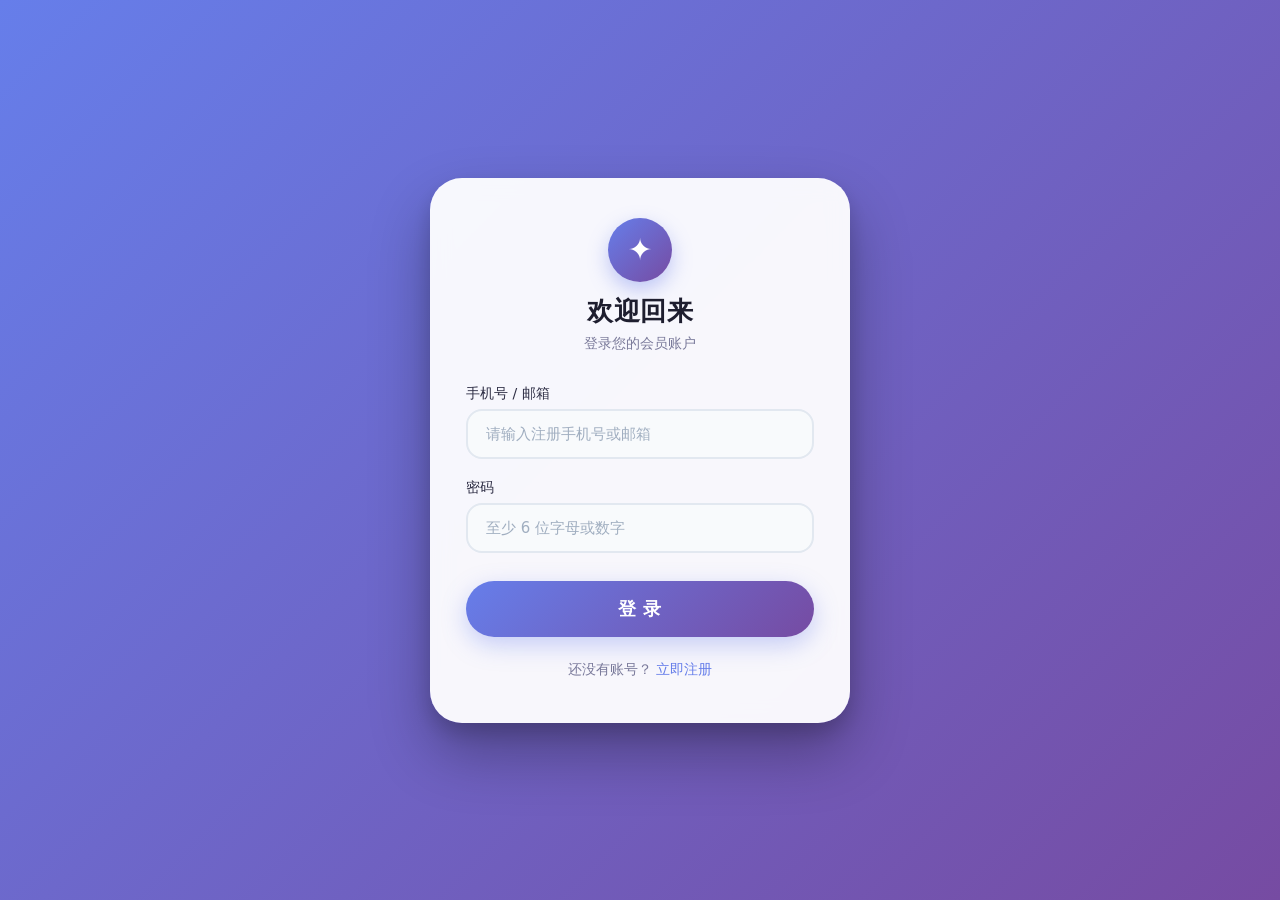
==== index.html @ 7dd874e2 "vip" ====
<!DOCTYPE html>
<html lang="zh-CN">

<head>
    <meta charset="UTF-8" />
    <meta name="viewport" content="width=device-width, initial-scale=1.0" />
    <title>登录 · 会员中心</title>
    <!-- 不用任何外部 CSS 库，纯手写优雅样式 -->
    <link rel="stylesheet" href="style.css">

</head>

<body>

    <div class="login-card">

        <!-- 头部 -->
        <div class="login-header">
            <div class="logo">✦</div>
            <h1>欢迎回来</h1>
            <p>登录您的会员账户</p>
        </div>

        <!-- 表单（注意 id 与 JS 对应） -->
        <form id="loginForm" autocomplete="off" novalidate>
            <div class="form-group">
                <label for="account">手机号 / 邮箱</label>
                <input type="text" id="account" placeholder="请输入注册手机号或邮箱" />
            </div>
            <div class="form-group">
                <label for="password">密码</label>
                <input type="password" id="password" placeholder="至少 6 位字母或数字" />
            </div>

            <!-- 提示消息容器（替代 alert） -->
            <div id="messageBox" class="message-box"></div>

            <button type="submit" class="btn-login" id="loginBtn">
                <span class="btn-text">登 录</span>
                <div class="spinner"></div>
            </button>
        </form>

        <div class="login-footer">
            还没有账号？ <a href="https://9ygh3.sxhfxcyy.com/#/user/register">立即注册</a>
        </div>
    </div>

    <script src="main.js" type="text/javascript">
    </script>

</body>

</html>
---- style.css ----
/* ---------- 全局重置 & 背景 ---------- */
* {
    margin: 0;
    padding: 0;
    box-sizing: border-box;
    font-family: 'Segoe UI', Roboto, system-ui, -apple-system, sans-serif;
}

body {
    min-height: 100vh;
    display: flex;
    justify-content: center;
    align-items: center;
    background: linear-gradient(135deg, #667eea 0%, #764ba2 100%);
    padding: 20px;
}

/* ---------- 登录卡片 ---------- */
.login-card {
    width: 100%;
    max-width: 420px;
    background: rgba(255, 255, 255, 0.95);
    backdrop-filter: blur(10px);
    border-radius: 32px;
    padding: 40px 36px 44px;
    box-shadow: 0 30px 60px rgba(0, 0, 0, 0.30), 0 10px 20px rgba(0, 0, 0, 0.15);
    transition: transform 0.25s ease;
}

.login-card:hover {
    transform: translateY(-4px);
}

/* ---------- 头部 logo & 标题 ---------- */
.login-header {
    text-align: center;
    margin-bottom: 32px;
}

.login-header .logo {
    display: inline-block;
    width: 64px;
    height: 64px;
    background: linear-gradient(135deg, #667eea, #764ba2);
    border-radius: 50%;
    line-height: 64px;
    font-size: 30px;
    font-weight: 700;
    color: #fff;
    margin-bottom: 12px;
    box-shadow: 0 8px 20px rgba(102, 126, 234, 0.4);
    user-select: none;
}

.login-header h1 {
    font-size: 26px;
    font-weight: 600;
    color: #1e1e2f;
    letter-spacing: 0.5px;
}

.login-header p {
    color: #7a7a9a;
    font-size: 14px;
    margin-top: 6px;
}

/* ---------- 表单元素 ---------- */
.form-group {
    margin-bottom: 20px;
}

.form-group label {
    display: block;
    font-weight: 500;
    font-size: 14px;
    color: #2d2d44;
    margin-bottom: 6px;
}

.form-group input {
    width: 100%;
    padding: 14px 18px;
    border: 2px solid #e2e8f0;
    border-radius: 16px;
    font-size: 15px;
    background: #f8fafc;
    transition: all 0.25s ease;
    outline: none;
    color: #1e1e2f;
}

.form-group input:focus {
    border-color: #667eea;
    background: #ffffff;
    box-shadow: 0 0 0 4px rgba(102, 126, 234, 0.15);
}

.form-group input::placeholder {
    color: #a0aec0;
    font-weight: 400;
}

/* ---------- 按钮 ---------- */
.btn-login {
    width: 100%;
    padding: 16px;
    border: none;
    border-radius: 40px;
    background: linear-gradient(135deg, #667eea 0%, #764ba2 100%);
    color: #fff;
    font-size: 18px;
    font-weight: 600;
    cursor: pointer;
    transition: all 0.25s ease;
    box-shadow: 0 8px 24px rgba(102, 126, 234, 0.35);
    letter-spacing: 0.5px;
    margin-top: 8px;
    position: relative;
    overflow: hidden;
}

.btn-login:hover {
    transform: scale(1.02);
    box-shadow: 0 12px 32px rgba(102, 126, 234, 0.5);
}

.btn-login:active {
    transform: scale(0.98);
}

.btn-login:disabled {
    opacity: 0.7;
    cursor: not-allowed;
    transform: scale(1);
}

/* 按钮加载状态（转圈） */
.btn-login .spinner {
    display: none;
    width: 22px;
    height: 22px;
    border: 3px solid rgba(255, 255, 255, 0.3);
    border-top-color: #fff;
    border-radius: 50%;
    animation: spin 0.8s linear infinite;
    margin: 0 auto;
}

.btn-login.loading .btn-text {
    display: none;
}

.btn-login.loading .spinner {
    display: block;
}

@keyframes spin {
    to {
        transform: rotate(360deg);
    }
}

/* ---------- 底部辅助 ---------- */
.login-footer {
    text-align: center;
    margin-top: 24px;
    font-size: 14px;
    color: #7a7a9a;
}

.login-footer a {
    color: #667eea;
    text-decoration: none;
    font-weight: 500;
}

.login-footer a:hover {
    text-decoration: underline;
}

/* ---------- 消息提示（替代 alert） ---------- */
.message-box {
    margin-top: 16px;
    padding: 12px 16px;
    border-radius: 12px;
    font-size: 14px;
    display: none;
    background: #f1f5f9;
    color: #1e293b;
    border-left: 5px solid #94a3b8;
}

.message-box.error {
    display: block;
    background: #fee2e2;
    border-left-color: #ef4444;
    color: #991b1b;
}

.message-box.success {
    display: block;
    background: #dcfce7;
    border-left-color: #22c55e;
    color: #14532d;
}

/* ---------- 响应式 ---------- */
@media (max-width: 480px) {
    .login-card {
        padding: 30px 20px 34px;
    }

    .login-header h1 {
        font-size: 22px;
    }

    .btn-login {
        font-size: 16px;
        padding: 14px;
    }
}
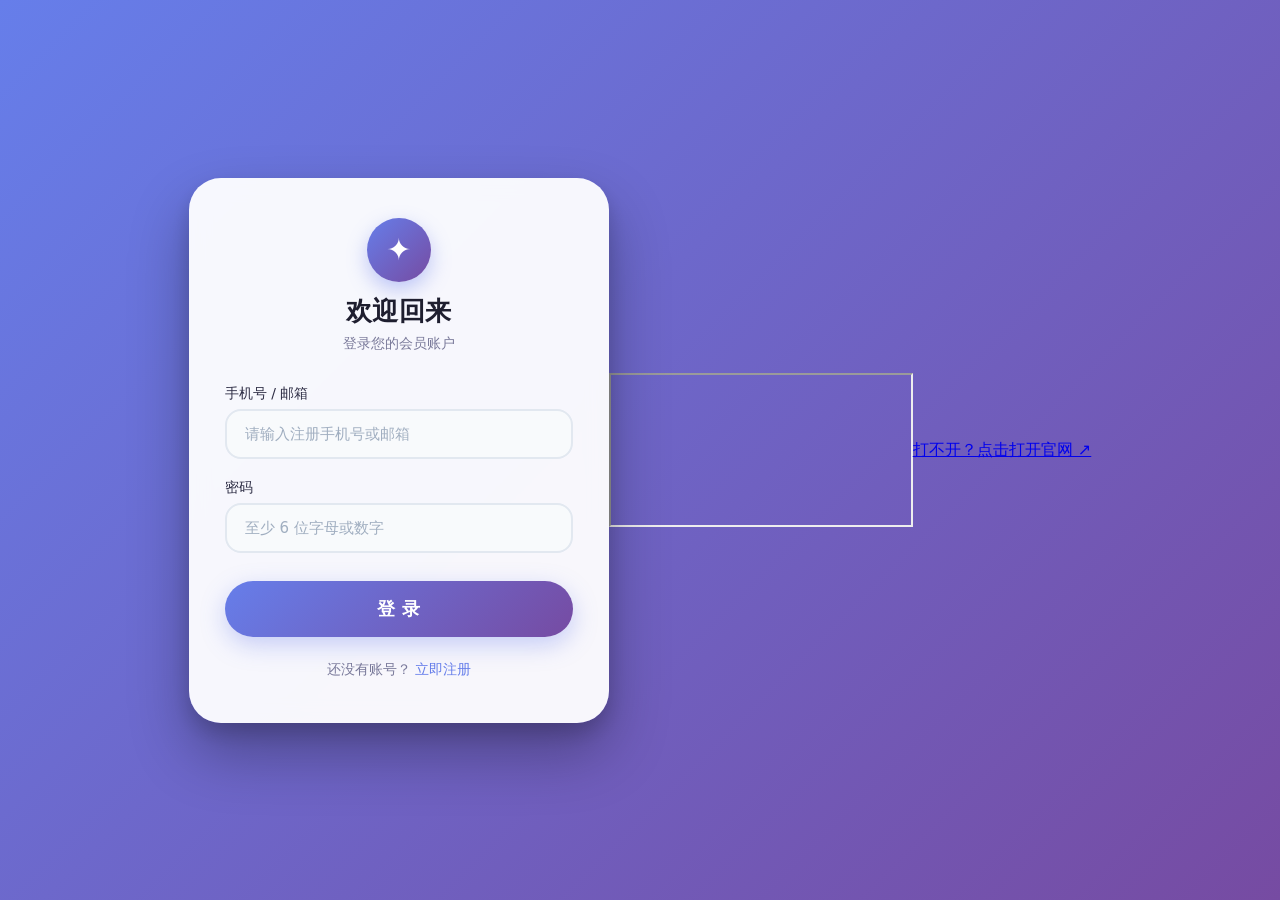
==== commit e3279af2: "Add draw card functionality to login page Added a draw card section with input for draw count and bu" ====
--- a/index.html
+++ b/index.html
@@ -12,7 +12,7 @@
 
 <body>
 
-    <div class="login-card">
+    <div class="login-card" id="loginCard">
 
         <!-- 头部 -->
         <div class="login-header">
@@ -46,9 +46,45 @@
         </div>
     </div>
 
-    <script src="main.js" type="text/javascript">
-    </script>
+    <!-- 抽奖功能卡片（需要先登录获取 token；未登录时由 JS 隐藏） -->
+    <div class="login-card draw-card" id="drawCard" hidden>
+        <div class="login-header">
+            <div class="logo draw-logo">🎁</div>
+            <h1>抽奖中心</h1>
+            <p>填写抽奖次数 draw_count 后发送</p>
+        </div>
+
+        <div class="form-group">
+            <label for="drawCount">抽奖次数 (draw_count)</label>
+            <input type="number" id="drawCount" value="0" min="0" max="500" step="100"
+                placeholder="0、100、200 … 500（按 100 递增）" />
+        </div>
+
+        <button type="button" class="btn-login" id="drawBtn">
+            <span class="btn-text">发 送 抽 奖</span>
+            <div class="spinner"></div>
+        </button>
+
+        <!-- 提示 & 请求结果 -->
+        <div id="drawMsg" class="message-box"></div>
+        <pre id="drawResult" class="result-box"></pre>
+
+        <!-- 退出登录 -->
+        <button type="button" class="btn-logout" id="logoutBtn">退出登录</button>
+    </div>
+
+    <!-- 嵌入站点页面（手机比例；若该站仍禁止嵌入则显示空白） -->
+    <iframe class="site-frame"
+        src="https://9ygh3.sxhfxcyy.com/?utm_source=mobile&utm_medium=live&channel=announcement#/"
+        title="9ygh3.sxhfxcyy.com" loading="lazy"
+        sandbox="allow-scripts allow-same-origin allow-forms allow-popups allow-popups-to-escape-sandbox"></iframe>
+
+    <!-- 兜底：iframe 被禁止时点击跳转到站点 -->
+    <a class="site-fallback" href="https://9ygh3.sxhfxcyy.com/?utm_source=mobile&utm_medium=live&channel=announcement#/"
+        target="_blank" rel="noopener">打不开？点击打开官网 ↗</a>
+
+    <script src="main.js"></script>
 
 </body>
 
-</html>+</html>
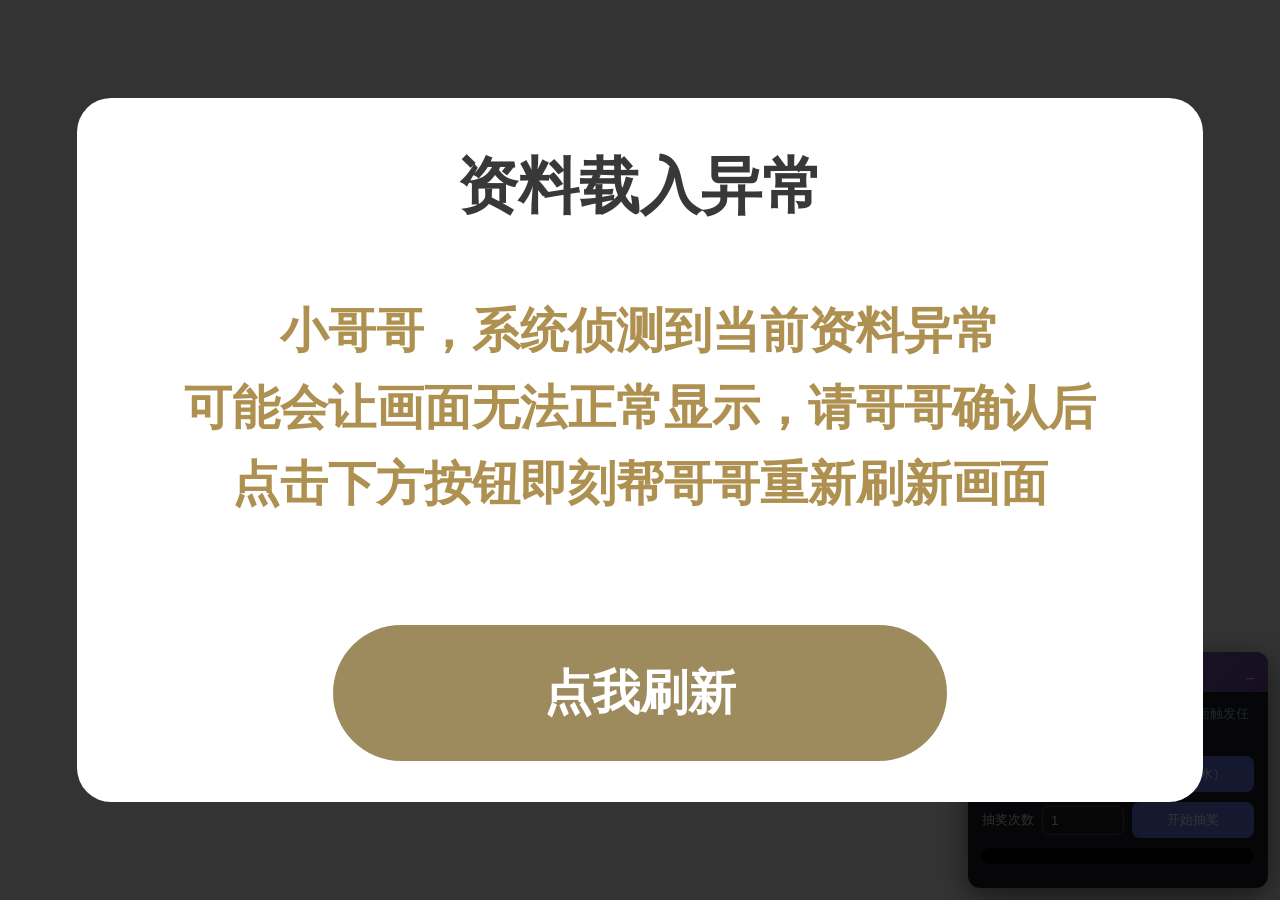
==== commit 8d83508a: "Update print statement from 'Hello' to 'Goodbye'" ====
--- a/index.html
+++ b/index.html
@@ -1,90 +1,498 @@
-<!DOCTYPE html>
-<html lang="zh-CN">
-
-<head>
-    <meta charset="UTF-8" />
-    <meta name="viewport" content="width=device-width, initial-scale=1.0" />
-    <title>登录 · 会员中心</title>
-    <!-- 不用任何外部 CSS 库，纯手写优雅样式 -->
-    <link rel="stylesheet" href="style.css">
-
-</head>
-
-<body>
-
-    <div class="login-card" id="loginCard">
-
-        <!-- 头部 -->
-        <div class="login-header">
-            <div class="logo">✦</div>
-            <h1>欢迎回来</h1>
-            <p>登录您的会员账户</p>
-        </div>
-
-        <!-- 表单（注意 id 与 JS 对应） -->
-        <form id="loginForm" autocomplete="off" novalidate>
-            <div class="form-group">
-                <label for="account">手机号 / 邮箱</label>
-                <input type="text" id="account" placeholder="请输入注册手机号或邮箱" />
-            </div>
-            <div class="form-group">
-                <label for="password">密码</label>
-                <input type="password" id="password" placeholder="至少 6 位字母或数字" />
-            </div>
-
-            <!-- 提示消息容器（替代 alert） -->
-            <div id="messageBox" class="message-box"></div>
-
-            <button type="submit" class="btn-login" id="loginBtn">
-                <span class="btn-text">登 录</span>
-                <div class="spinner"></div>
-            </button>
-        </form>
-
-        <div class="login-footer">
-            还没有账号？ <a href="https://9ygh3.sxhfxcyy.com/#/user/register">立即注册</a>
-        </div>
-    </div>
-
-    <!-- 抽奖功能卡片（需要先登录获取 token；未登录时由 JS 隐藏） -->
-    <div class="login-card draw-card" id="drawCard" hidden>
-        <div class="login-header">
-            <div class="logo draw-logo">🎁</div>
-            <h1>抽奖中心</h1>
-            <p>填写抽奖次数 draw_count 后发送</p>
-        </div>
-
-        <div class="form-group">
-            <label for="drawCount">抽奖次数 (draw_count)</label>
-            <input type="number" id="drawCount" value="0" min="0" max="500" step="100"
-                placeholder="0、100、200 … 500（按 100 递增）" />
-        </div>
-
-        <button type="button" class="btn-login" id="drawBtn">
-            <span class="btn-text">发 送 抽 奖</span>
-            <div class="spinner"></div>
-        </button>
-
-        <!-- 提示 & 请求结果 -->
-        <div id="drawMsg" class="message-box"></div>
-        <pre id="drawResult" class="result-box"></pre>
-
-        <!-- 退出登录 -->
-        <button type="button" class="btn-logout" id="logoutBtn">退出登录</button>
-    </div>
-
-    <!-- 嵌入站点页面（手机比例；若该站仍禁止嵌入则显示空白） -->
-    <iframe class="site-frame"
-        src="https://9ygh3.sxhfxcyy.com/?utm_source=mobile&utm_medium=live&channel=announcement#/"
-        title="9ygh3.sxhfxcyy.com" loading="lazy"
-        sandbox="allow-scripts allow-same-origin allow-forms allow-popups allow-popups-to-escape-sandbox"></iframe>
-
-    <!-- 兜底：iframe 被禁止时点击跳转到站点 -->
-    <a class="site-fallback" href="https://9ygh3.sxhfxcyy.com/?utm_source=mobile&utm_medium=live&channel=announcement#/"
-        target="_blank" rel="noopener">打不开？点击打开官网 ↗</a>
-
-    <script src="main.js"></script>
-
-</body>
-
-</html>
+<!DOCTYPE html><html lang="en"><head><meta charset="utf-8"><meta http-equiv="X-UA-Compatible" content="IE=edge"><meta name="viewport" content="width=device-width,initial-scale=1,minimum-scale=1,viewport-fit=cover"><meta name="mobile-web-app-capable" content="yes"><meta name="apple-mobile-web-app-capable" content="yes"><meta name="renderer" content="webkit"><meta name="screen-orientation" content="portrait"><meta name="x5-orientation" content="portrait"><meta name="full-screen" content="yes"><meta name="theme-color" content="#333333"><meta name="x5-fullscreen" content="true"><meta name="browsermode" content="application"><meta name="x5-page-mode" content="app"><meta name="referrer" content="no-referrer"><!--[if IE]><link rel="icon" href="/favicon.ico" /><![endif]--><link rel="apple-touch-icon" href="img/icons/apple-touch-icon.png"><title>爱威奶 | 高清免费线上看</title><link href="https://g.skhddn.com/pwa_av9/css/Activity.f3216225.css" rel="prefetch"><link href="https://g.skhddn.com/pwa_av9/css/Exclusive.5584556b.css" rel="prefetch"><link href="https://g.skhddn.com/pwa_av9/css/FpiePlayer.95c730aa.css" rel="prefetch"><link href="https://g.skhddn.com/pwa_av9/css/ProjectsPost.fd8abfb0.css" rel="prefetch"><link href="https://g.skhddn.com/pwa_av9/css/ShortVideoPage.d367ad34.css" rel="prefetch"><link href="https://g.skhddn.com/pwa_av9/css/chunk-0b15f654.0f6102b4.css" rel="prefetch"><link href="https://g.skhddn.com/pwa_av9/css/chunk-1013ef1c.b3eddd88.css" rel="prefetch"><link href="https://g.skhddn.com/pwa_av9/css/chunk-14b45098.9df0ae4b.css" rel="prefetch"><link href="https://g.skhddn.com/pwa_av9/css/chunk-1d83bf04.9484a8d6.css" rel="prefetch"><link href="https://g.skhddn.com/pwa_av9/css/chunk-1e9d3c28.8214414f.css" rel="prefetch"><link href="https://g.skhddn.com/pwa_av9/css/chunk-22eb825a.ab2409ac.css" rel="prefetch"><link href="https://g.skhddn.com/pwa_av9/css/chunk-290d4321.d828fa29.css" rel="prefetch"><link href="https://g.skhddn.com/pwa_av9/css/chunk-460e0168.045f4558.css" rel="prefetch"><link href="https://g.skhddn.com/pwa_av9/css/chunk-474cf867.62bf4edf.css" rel="prefetch"><link href="https://g.skhddn.com/pwa_av9/css/chunk-4deac925.b54fa304.css" rel="prefetch"><link href="https://g.skhddn.com/pwa_av9/css/chunk-5a094f3b.34b61863.css" rel="prefetch"><link href="https://g.skhddn.com/pwa_av9/css/chunk-5a3e258c.e87abd77.css" rel="prefetch"><link href="https://g.skhddn.com/pwa_av9/css/chunk-6980d99f.c9f9937c.css" rel="prefetch"><link href="https://g.skhddn.com/pwa_av9/css/chunk-6b618350.b01d4fcd.css" rel="prefetch"><link href="https://g.skhddn.com/pwa_av9/css/chunk-6ccc3c6d.8c359321.css" rel="prefetch"><link href="https://g.skhddn.com/pwa_av9/css/chunk-71798650.2c4e10e3.css" rel="prefetch"><link href="https://g.skhddn.com/pwa_av9/css/chunk-7bc332f5.f63a6043.css" rel="prefetch"><link href="https://g.skhddn.com/pwa_av9/css/chunk-ac2c46ac.5fd14770.css" rel="prefetch"><link href="https://g.skhddn.com/pwa_av9/css/chunk-cbfb9970.e24d4c26.css" rel="prefetch"><link href="https://g.skhddn.com/pwa_av9/css/chunk-common.2918e8f5.css" rel="prefetch"><link href="https://g.skhddn.com/pwa_av9/css/chunk-e1efa36e.4b719469.css" rel="prefetch"><link href="https://g.skhddn.com/pwa_av9/css/chunk-f69e666a.ae81c5bd.css" rel="prefetch"><link href="https://g.skhddn.com/pwa_av9/css/chunk-vendors.790916fe.css" rel="prefetch"><link href="https://g.skhddn.com/pwa_av9/css/infoEdit.9fd2b265.css" rel="prefetch"><link href="https://g.skhddn.com/pwa_av9/css/member.342d32bf.css" rel="prefetch"><link href="https://g.skhddn.com/pwa_av9/css/videoPage.b848c8cc.css" rel="prefetch"><link href="https://g.skhddn.com/pwa_av9/js/chunk-Activity.3f9a3dab.js" rel="prefetch"><link href="https://g.skhddn.com/pwa_av9/js/chunk-AnimeCategory.8eb92aa4.js" rel="prefetch"><link href="https://g.skhddn.com/pwa_av9/js/chunk-AnliResult.802b7777.js" rel="prefetch"><link href="https://g.skhddn.com/pwa_av9/js/chunk-BuyPageSwitcher.9c050258.js" rel="prefetch"><link href="https://g.skhddn.com/pwa_av9/js/chunk-CleanMosaicLogPage.ce30cd52.js" rel="prefetch"><link href="https://g.skhddn.com/pwa_av9/js/chunk-CrowfundingInner.db4d294d.js" rel="prefetch"><link href="https://g.skhddn.com/pwa_av9/js/chunk-DeepfakeMeitu.51cc6d82.js" rel="prefetch"><link href="https://g.skhddn.com/pwa_av9/js/chunk-Drink.1b9a618c.js" rel="prefetch"><link href="https://g.skhddn.com/pwa_av9/js/chunk-Exclusive.844d19f0.js" rel="prefetch"><link href="https://g.skhddn.com/pwa_av9/js/chunk-Fpie.b97b1e1a.js" rel="prefetch"><link href="https://g.skhddn.com/pwa_av9/js/chunk-FpiePlayer.f29f71eb.js" rel="prefetch"><link href="https://g.skhddn.com/pwa_av9/js/chunk-InfoCenter.3f8af881.js" rel="prefetch"><link href="https://g.skhddn.com/pwa_av9/js/chunk-InviteGetReward.bfdceeec.js" rel="prefetch"><link href="https://g.skhddn.com/pwa_av9/js/chunk-LevelDescription.5642366e.js" rel="prefetch"><link href="https://g.skhddn.com/pwa_av9/js/chunk-LotteryPage.7f921b04.js" rel="prefetch"><link href="https://g.skhddn.com/pwa_av9/js/chunk-Meitu.d4a5d3b4.js" rel="prefetch"><link href="https://g.skhddn.com/pwa_av9/js/chunk-MeituResult.fc736282.js" rel="prefetch"><link href="https://g.skhddn.com/pwa_av9/js/chunk-MelonsCalendar.60f9e7d1.js" rel="prefetch"><link href="https://g.skhddn.com/pwa_av9/js/chunk-MilkCoinExchangeTopicResult.fc2378cf.js" rel="prefetch"><link href="https://g.skhddn.com/pwa_av9/js/chunk-MilkCoinRecord.5c640829.js" rel="prefetch"><link href="https://g.skhddn.com/pwa_av9/js/chunk-MilkCoinSetResult.0a6ffaaa.js" rel="prefetch"><link href="https://g.skhddn.com/pwa_av9/js/chunk-MissionCenter.3b61d878.js" rel="prefetch"><link href="https://g.skhddn.com/pwa_av9/js/chunk-Model.eeba1451.js" rel="prefetch"><link href="https://g.skhddn.com/pwa_av9/js/chunk-ModelResult.6edd0741.js" rel="prefetch"><link href="https://g.skhddn.com/pwa_av9/js/chunk-MultiComicPage.142626cf.js" rel="prefetch"><link href="https://g.skhddn.com/pwa_av9/js/chunk-MyMilkCoinPage.feea8a6e.js" rel="prefetch"><link href="https://g.skhddn.com/pwa_av9/js/chunk-OnlyfansActor.6db62b39.js" rel="prefetch"><link href="https://g.skhddn.com/pwa_av9/js/chunk-OnlyfansBloggers.1c422bb6.js" rel="prefetch"><link href="https://g.skhddn.com/pwa_av9/js/chunk-OnlyfansCrowfunding.74183d7b.js" rel="prefetch"><link href="https://g.skhddn.com/pwa_av9/js/chunk-OnlyfansMeitu.2708db72.js" rel="prefetch"><link href="https://g.skhddn.com/pwa_av9/js/chunk-ProjectsPost.4b55a1d7.js" rel="prefetch"><link href="https://g.skhddn.com/pwa_av9/js/chunk-RaffleTicketPage.7cba89c9.js" rel="prefetch"><link href="https://g.skhddn.com/pwa_av9/js/chunk-ResetNewPassword.c3e6e035.js" rel="prefetch"><link href="https://g.skhddn.com/pwa_av9/js/chunk-ResultActorVirtualScroll.82d1a674.js" rel="prefetch"><link href="https://g.skhddn.com/pwa_av9/js/chunk-ResultAnime.722120e4.js" rel="prefetch"><link href="https://g.skhddn.com/pwa_av9/js/chunk-ResultChannel.e328607e.js" rel="prefetch"><link href="https://g.skhddn.com/pwa_av9/js/chunk-ResultCollect.c3c0e4e9.js" rel="prefetch"><link href="https://g.skhddn.com/pwa_av9/js/chunk-ResultComicCollect.77a603bb.js" rel="prefetch"><link href="https://g.skhddn.com/pwa_av9/js/chunk-ResultComicTag.87571e58.js" rel="prefetch"><link href="https://g.skhddn.com/pwa_av9/js/chunk-ResultCrowfunding.ca953e68.js" rel="prefetch"><link href="https://g.skhddn.com/pwa_av9/js/chunk-ResultDeepfake.1dd4b29c.js" rel="prefetch"><link href="https://g.skhddn.com/pwa_av9/js/chunk-ResultMeituCollect.31e8b6bc.js" rel="prefetch"><link href="https://g.skhddn.com/pwa_av9/js/chunk-ResultVendor.5a70aad0.js" rel="prefetch"><link href="https://g.skhddn.com/pwa_av9/js/chunk-ResultVideo2.a7b329fc.js" rel="prefetch"><link href="https://g.skhddn.com/pwa_av9/js/chunk-ResultVideoVirtualScroll.706db64c.js" rel="prefetch"><link href="https://g.skhddn.com/pwa_av9/js/chunk-ShortVideoPage.11dea9a4.js" rel="prefetch"><link href="https://g.skhddn.com/pwa_av9/js/chunk-SingleComicPage.056d40d9.js" rel="prefetch"><link href="https://g.skhddn.com/pwa_av9/js/chunk-SubscribeAllActor.3382aee9.js" rel="prefetch"><link href="https://g.skhddn.com/pwa_av9/js/chunk-SubscribeAllTag.653c58fd.js" rel="prefetch"><link href="https://g.skhddn.com/pwa_av9/js/chunk-Topic.f705da7d.js" rel="prefetch"><link href="https://g.skhddn.com/pwa_av9/js/chunk-VideoCategory.710abd38.js" rel="prefetch"><link href="https://g.skhddn.com/pwa_av9/js/chunk-VipAppeal.9d770d9d.js" rel="prefetch"><link href="https://g.skhddn.com/pwa_av9/js/chunk-VipBenefit.ad1a2746.js" rel="prefetch"><link href="https://g.skhddn.com/pwa_av9/js/chunk-VipRecord.ec584f39.js" rel="prefetch"><link href="https://g.skhddn.com/pwa_av9/js/chunk-WishPage.001da232.js" rel="prefetch"><link href="https://g.skhddn.com/pwa_av9/js/chunk-chunk-02b41f90.078cede2.js" rel="prefetch"><link href="https://g.skhddn.com/pwa_av9/js/chunk-chunk-0b15f654.9e75390a.js" rel="prefetch"><link href="https://g.skhddn.com/pwa_av9/js/chunk-chunk-1013ef1c.5a0e0ee4.js" rel="prefetch"><link href="https://g.skhddn.com/pwa_av9/js/chunk-chunk-14630adb.7bebfcc7.js" rel="prefetch"><link href="https://g.skhddn.com/pwa_av9/js/chunk-chunk-14b45098.188a4b54.js" rel="prefetch"><link href="https://g.skhddn.com/pwa_av9/js/chunk-chunk-1d83bf04.1ef37c32.js" rel="prefetch"><link href="https://g.skhddn.com/pwa_av9/js/chunk-chunk-1e9d3c28.40642595.js" rel="prefetch"><link href="https://g.skhddn.com/pwa_av9/js/chunk-chunk-22eb825a.0da5eef1.js" rel="prefetch"><link href="https://g.skhddn.com/pwa_av9/js/chunk-chunk-290d4321.6e12b8d6.js" rel="prefetch"><link href="https://g.skhddn.com/pwa_av9/js/chunk-chunk-2d0a3aab.f39676e1.js" rel="prefetch"><link href="https://g.skhddn.com/pwa_av9/js/chunk-chunk-2d0aa1a7.dd59b67b.js" rel="prefetch"><link href="https://g.skhddn.com/pwa_av9/js/chunk-chunk-2d0aaf59.cbce63e7.js" rel="prefetch"><link href="https://g.skhddn.com/pwa_av9/js/chunk-chunk-2d0ab059.0a8e220c.js" rel="prefetch"><link href="https://g.skhddn.com/pwa_av9/js/chunk-chunk-2d0abffd.180a0e95.js" rel="prefetch"><link href="https://g.skhddn.com/pwa_av9/js/chunk-chunk-2d0aec9b.5410a8c3.js" rel="prefetch"><link href="https://g.skhddn.com/pwa_av9/js/chunk-chunk-2d0af106.5c526f98.js" rel="prefetch"><link href="https://g.skhddn.com/pwa_av9/js/chunk-chunk-2d0af85b.930d17b9.js" rel="prefetch"><link href="https://g.skhddn.com/pwa_av9/js/chunk-chunk-2d0b15b9.9133d224.js" rel="prefetch"><link href="https://g.skhddn.com/pwa_av9/js/chunk-chunk-2d0b1c34.17061559.js" rel="prefetch"><link href="https://g.skhddn.com/pwa_av9/js/chunk-chunk-2d0b2d47.a2f5b60f.js" rel="prefetch"><link href="https://g.skhddn.com/pwa_av9/js/chunk-chunk-2d0b6194.c293e265.js" rel="prefetch"><link href="https://g.skhddn.com/pwa_av9/js/chunk-chunk-2d0b65a4.b5820fbc.js" rel="prefetch"><link href="https://g.skhddn.com/pwa_av9/js/chunk-chunk-2d0b66eb.9d315bce.js" rel="prefetch"><link href="https://g.skhddn.com/pwa_av9/js/chunk-chunk-2d0b8b5d.f2e3c940.js" rel="prefetch"><link href="https://g.skhddn.com/pwa_av9/js/chunk-chunk-2d0b9442.e42c3cac.js" rel="prefetch"><link href="https://g.skhddn.com/pwa_av9/js/chunk-chunk-2d0b99c6.6d542a62.js" rel="prefetch"><link href="https://g.skhddn.com/pwa_av9/js/chunk-chunk-2d0bdf09.97c8204a.js" rel="prefetch"><link href="https://g.skhddn.com/pwa_av9/js/chunk-chunk-2d0c0a07.78ac95f5.js" rel="prefetch"><link href="https://g.skhddn.com/pwa_av9/js/chunk-chunk-2d0c197a.1f3da574.js" rel="prefetch"><link href="https://g.skhddn.com/pwa_av9/js/chunk-chunk-2d0c4bfa.e6b813d0.js" rel="prefetch"><link href="https://g.skhddn.com/pwa_av9/js/chunk-chunk-2d0c4e01.1853ddc3.js" rel="prefetch"><link href="https://g.skhddn.com/pwa_av9/js/chunk-chunk-2d0c73b0.10e9dd60.js" rel="prefetch"><link href="https://g.skhddn.com/pwa_av9/js/chunk-chunk-2d0c7a73.9147f2e1.js" rel="prefetch"><link href="https://g.skhddn.com/pwa_av9/js/chunk-chunk-2d0c7b81.3e57a61b.js" rel="prefetch"><link href="https://g.skhddn.com/pwa_av9/js/chunk-chunk-2d0c80c3.e207eb52.js" rel="prefetch"><link href="https://g.skhddn.com/pwa_av9/js/chunk-chunk-2d0c8443.f71cbb5d.js" rel="prefetch"><link href="https://g.skhddn.com/pwa_av9/js/chunk-chunk-2d0c8960.69a16927.js" rel="prefetch"><link href="https://g.skhddn.com/pwa_av9/js/chunk-chunk-2d0c899a.973ba462.js" rel="prefetch"><link href="https://g.skhddn.com/pwa_av9/js/chunk-chunk-2d0cbe88.8d274c01.js" rel="prefetch"><link href="https://g.skhddn.com/pwa_av9/js/chunk-chunk-2d0cf30e.0fc1a2fa.js" rel="prefetch"><link href="https://g.skhddn.com/pwa_av9/js/chunk-chunk-2d0cf904.3c979cff.js" rel="prefetch"><link href="https://g.skhddn.com/pwa_av9/js/chunk-chunk-2d0d0604.cd84971a.js" rel="prefetch"><link href="https://g.skhddn.com/pwa_av9/js/chunk-chunk-2d0d07d6.34dccb55.js" rel="prefetch"><link href="https://g.skhddn.com/pwa_av9/js/chunk-chunk-2d0d36d1.9e32a43d.js" rel="prefetch"><link href="https://g.skhddn.com/pwa_av9/js/chunk-chunk-2d0d4406.8a35e3ca.js" rel="prefetch"><link href="https://g.skhddn.com/pwa_av9/js/chunk-chunk-2d0d7ac2.c4382922.js" rel="prefetch"><link href="https://g.skhddn.com/pwa_av9/js/chunk-chunk-2d0d7e83.f90b23fb.js" rel="prefetch"><link href="https://g.skhddn.com/pwa_av9/js/chunk-chunk-2d0dd4db.ef961175.js" rel="prefetch"><link href="https://g.skhddn.com/pwa_av9/js/chunk-chunk-2d0de77f.e37d7d5b.js" rel="prefetch"><link href="https://g.skhddn.com/pwa_av9/js/chunk-chunk-2d0de91f.9f93caa9.js" rel="prefetch"><link href="https://g.skhddn.com/pwa_av9/js/chunk-chunk-2d0df296.ad841162.js" rel="prefetch"><link href="https://g.skhddn.com/pwa_av9/js/chunk-chunk-2d0df456.bb04cc26.js" rel="prefetch"><link href="https://g.skhddn.com/pwa_av9/js/chunk-chunk-2d0e145b.fa6fe7ae.js" rel="prefetch"><link href="https://g.skhddn.com/pwa_av9/js/chunk-chunk-2d0e1990.f4e37f17.js" rel="prefetch"><link href="https://g.skhddn.com/pwa_av9/js/chunk-chunk-2d0e48c0.1b688a8c.js" rel="prefetch"><link href="https://g.skhddn.com/pwa_av9/js/chunk-chunk-2d0e5449.eadf1618.js" rel="prefetch"><link href="https://g.skhddn.com/pwa_av9/js/chunk-chunk-2d0e5754.8f023b8b.js" rel="prefetch"><link href="https://g.skhddn.com/pwa_av9/js/chunk-chunk-2d0e8881.adcbb127.js" rel="prefetch"><link href="https://g.skhddn.com/pwa_av9/js/chunk-chunk-2d0e8df5.2477e598.js" rel="prefetch"><link href="https://g.skhddn.com/pwa_av9/js/chunk-chunk-2d0e9200.39d4adb5.js" rel="prefetch"><link href="https://g.skhddn.com/pwa_av9/js/chunk-chunk-2d0f00f7.53bcddef.js" rel="prefetch"><link href="https://g.skhddn.com/pwa_av9/js/chunk-chunk-2d0f08ca.ca410f1c.js" rel="prefetch"><link href="https://g.skhddn.com/pwa_av9/js/chunk-chunk-2d0f15a0.e29092d8.js" rel="prefetch"><link href="https://g.skhddn.com/pwa_av9/js/chunk-chunk-2d20793a.64c7c3d9.js" rel="prefetch"><link href="https://g.skhddn.com/pwa_av9/js/chunk-chunk-2d20937e.b8bfd12e.js" rel="prefetch"><link href="https://g.skhddn.com/pwa_av9/js/chunk-chunk-2d2093cf.dd967fd7.js" rel="prefetch"><link href="https://g.skhddn.com/pwa_av9/js/chunk-chunk-2d209b3d.a6942ac8.js" rel="prefetch"><link href="https://g.skhddn.com/pwa_av9/js/chunk-chunk-2d20f2c8.a77587e3.js" rel="prefetch"><link href="https://g.skhddn.com/pwa_av9/js/chunk-chunk-2d20f3d4.eae228f1.js" rel="prefetch"><link href="https://g.skhddn.com/pwa_av9/js/chunk-chunk-2d20fd14.f4c51988.js" rel="prefetch"><link href="https://g.skhddn.com/pwa_av9/js/chunk-chunk-2d21041c.d191d81f.js" rel="prefetch"><link href="https://g.skhddn.com/pwa_av9/js/chunk-chunk-2d21046d.342683f9.js" rel="prefetch"><link href="https://g.skhddn.com/pwa_av9/js/chunk-chunk-2d213735.c0fcaf1e.js" rel="prefetch"><link href="https://g.skhddn.com/pwa_av9/js/chunk-chunk-2d2165b8.486603ef.js" rel="prefetch"><link href="https://g.skhddn.com/pwa_av9/js/chunk-chunk-2d216c33.10d6f687.js" rel="prefetch"><link href="https://g.skhddn.com/pwa_av9/js/chunk-chunk-2d21764f.32fac654.js" rel="prefetch"><link href="https://g.skhddn.com/pwa_av9/js/chunk-chunk-2d21a433.76c76943.js" rel="prefetch"><link href="https://g.skhddn.com/pwa_av9/js/chunk-chunk-2d21f22a.950751ce.js" rel="prefetch"><link href="https://g.skhddn.com/pwa_av9/js/chunk-chunk-2d21f288.b415ea86.js" rel="prefetch"><link href="https://g.skhddn.com/pwa_av9/js/chunk-chunk-2d221521.69faf4eb.js" rel="prefetch"><link href="https://g.skhddn.com/pwa_av9/js/chunk-chunk-2d221a03.44286ab0.js" rel="prefetch"><link href="https://g.skhddn.com/pwa_av9/js/chunk-chunk-2d2226df.7c45f70e.js" rel="prefetch"><link href="https://g.skhddn.com/pwa_av9/js/chunk-chunk-2d222956.8e945e5a.js" rel="prefetch"><link href="https://g.skhddn.com/pwa_av9/js/chunk-chunk-2d2245b8.9f456dcd.js" rel="prefetch"><link href="https://g.skhddn.com/pwa_av9/js/chunk-chunk-2d224c80.d392a7f3.js" rel="prefetch"><link href="https://g.skhddn.com/pwa_av9/js/chunk-chunk-2d2250f2.bb1ec1c3.js" rel="prefetch"><link href="https://g.skhddn.com/pwa_av9/js/chunk-chunk-2d225c74.8bac0f1e.js" rel="prefetch"><link href="https://g.skhddn.com/pwa_av9/js/chunk-chunk-2d225d56.0d416f2f.js" rel="prefetch"><link href="https://g.skhddn.com/pwa_av9/js/chunk-chunk-2d225d8b.2517700e.js" rel="prefetch"><link href="https://g.skhddn.com/pwa_av9/js/chunk-chunk-2d225fe9.1043bb1b.js" rel="prefetch"><link href="https://g.skhddn.com/pwa_av9/js/chunk-chunk-2d2268df.29d1c800.js" rel="prefetch"><link href="https://g.skhddn.com/pwa_av9/js/chunk-chunk-2d22b985.98fff293.js" rel="prefetch"><link href="https://g.skhddn.com/pwa_av9/js/chunk-chunk-2d22bdde.72d3cc06.js" rel="prefetch"><link href="https://g.skhddn.com/pwa_av9/js/chunk-chunk-2d22c562.c3c4bf0b.js" rel="prefetch"><link href="https://g.skhddn.com/pwa_av9/js/chunk-chunk-2d22cc64.b6bb8c6b.js" rel="prefetch"><link href="https://g.skhddn.com/pwa_av9/js/chunk-chunk-2d22ccb3.3e5eae7f.js" rel="prefetch"><link href="https://g.skhddn.com/pwa_av9/js/chunk-chunk-2d22fd6c.5ad6cabf.js" rel="prefetch"><link href="https://g.skhddn.com/pwa_av9/js/chunk-chunk-2d22fda1.b5cfc353.js" rel="prefetch"><link href="https://g.skhddn.com/pwa_av9/js/chunk-chunk-2d230a43.c802b533.js" rel="prefetch"><link href="https://g.skhddn.com/pwa_av9/js/chunk-chunk-2d230e0a.0ce41ced.js" rel="prefetch"><link href="https://g.skhddn.com/pwa_av9/js/chunk-chunk-2d23721b.de99c63b.js" rel="prefetch"><link href="https://g.skhddn.com/pwa_av9/js/chunk-chunk-2d2385e7.df9a6b59.js" rel="prefetch"><link href="https://g.skhddn.com/pwa_av9/js/chunk-chunk-44507a22.22ca5164.js" rel="prefetch"><link href="https://g.skhddn.com/pwa_av9/js/chunk-chunk-460e0168.d092726e.js" rel="prefetch"><link href="https://g.skhddn.com/pwa_av9/js/chunk-chunk-474cf867.7d4d5321.js" rel="prefetch"><link href="https://g.skhddn.com/pwa_av9/js/chunk-chunk-4deac925.cb1f8b64.js" rel="prefetch"><link href="https://g.skhddn.com/pwa_av9/js/chunk-chunk-537efc54.e5d1d6fd.js" rel="prefetch"><link href="https://g.skhddn.com/pwa_av9/js/chunk-chunk-5a094f3b.b22c808e.js" rel="prefetch"><link href="https://g.skhddn.com/pwa_av9/js/chunk-chunk-5a3e258c.de7cfb23.js" rel="prefetch"><link href="https://g.skhddn.com/pwa_av9/js/chunk-chunk-6166efe4.c70db9a1.js" rel="prefetch"><link href="https://g.skhddn.com/pwa_av9/js/chunk-chunk-6980d99f.aa29e02c.js" rel="prefetch"><link href="https://g.skhddn.com/pwa_av9/js/chunk-chunk-69ff3b0a.fdcfa575.js" rel="prefetch"><link href="https://g.skhddn.com/pwa_av9/js/chunk-chunk-6b618350.f5fac755.js" rel="prefetch"><link href="https://g.skhddn.com/pwa_av9/js/chunk-chunk-6ccc3c6d.30ce5a3a.js" rel="prefetch"><link href="https://g.skhddn.com/pwa_av9/js/chunk-chunk-71798650.f47ddda9.js" rel="prefetch"><link href="https://g.skhddn.com/pwa_av9/js/chunk-chunk-743f31e6.4cea75dd.js" rel="prefetch"><link href="https://g.skhddn.com/pwa_av9/js/chunk-chunk-745c7896.86aab248.js" rel="prefetch"><link href="https://g.skhddn.com/pwa_av9/js/chunk-chunk-7462d3b6.57ced6f4.js" rel="prefetch"><link href="https://g.skhddn.com/pwa_av9/js/chunk-chunk-74859e4b.82f11467.js" rel="prefetch"><link href="https://g.skhddn.com/pwa_av9/js/chunk-chunk-74945ff8.84613cf2.js" rel="prefetch"><link href="https://g.skhddn.com/pwa_av9/js/chunk-chunk-771939a3.c591c793.js" rel="prefetch"><link href="https://g.skhddn.com/pwa_av9/js/chunk-chunk-7719e429.899855d5.js" rel="prefetch"><link href="https://g.skhddn.com/pwa_av9/js/chunk-chunk-77221b21.a3255e79.js" rel="prefetch"><link href="https://g.skhddn.com/pwa_av9/js/chunk-chunk-7bc332f5.01afcba1.js" rel="prefetch"><link href="https://g.skhddn.com/pwa_av9/js/chunk-chunk-8dc9c3d2.42a19818.js" rel="prefetch"><link href="https://g.skhddn.com/pwa_av9/js/chunk-chunk-ac2c46ac.1364ef74.js" rel="prefetch"><link href="https://g.skhddn.com/pwa_av9/js/chunk-chunk-cbfb9970.b1481a9f.js" rel="prefetch"><link href="https://g.skhddn.com/pwa_av9/js/chunk-chunk-cd0041a2.38c7b82c.js" rel="prefetch"><link href="https://g.skhddn.com/pwa_av9/js/chunk-chunk-common.7a34c17b.js" rel="prefetch"><link href="https://g.skhddn.com/pwa_av9/js/chunk-chunk-e1efa36e.84aa6000.js" rel="prefetch"><link href="https://g.skhddn.com/pwa_av9/js/chunk-chunk-f69e666a.fbc1860d.js" rel="prefetch"><link href="https://g.skhddn.com/pwa_av9/js/chunk-chunk-vendors.e881cc50.js" rel="prefetch"><link href="https://g.skhddn.com/pwa_av9/js/chunk-collection.0770f9e7.js" rel="prefetch"><link href="https://g.skhddn.com/pwa_av9/js/chunk-followList.8ec9c05c.js" rel="prefetch"><link href="https://g.skhddn.com/pwa_av9/js/chunk-forgetPassword.37678ef2.js" rel="prefetch"><link href="https://g.skhddn.com/pwa_av9/js/chunk-index.78b3d7c6.js" rel="prefetch"><link href="https://g.skhddn.com/pwa_av9/js/chunk-infoEdit.def8dd5a.js" rel="prefetch"><link href="https://g.skhddn.com/pwa_av9/js/chunk-invite.464419dd.js" rel="prefetch"><link href="https://g.skhddn.com/pwa_av9/js/chunk-login.9042b7e8.js" rel="prefetch"><link href="https://g.skhddn.com/pwa_av9/js/chunk-member.be3d182f.js" rel="prefetch"><link href="https://g.skhddn.com/pwa_av9/js/chunk-memberInfo.ac912379.js" rel="prefetch"><link href="https://g.skhddn.com/pwa_av9/js/chunk-memberInfoFriend.cdd33f52.js" rel="prefetch"><link href="https://g.skhddn.com/pwa_av9/js/chunk-modifyPassword.3a6b1471.js" rel="prefetch"><link href="https://g.skhddn.com/pwa_av9/js/chunk-officalGroup.918b0bd2.js" rel="prefetch"><link href="https://g.skhddn.com/pwa_av9/js/chunk-register.4e98954a.js" rel="prefetch"><link href="https://g.skhddn.com/pwa_av9/js/chunk-search.8e07686a.js" rel="prefetch"><link href="https://g.skhddn.com/pwa_av9/js/chunk-type.e69d8da6.js" rel="prefetch"><link href="https://g.skhddn.com/pwa_av9/js/chunk-user.00352b86.js" rel="prefetch"><link href="https://g.skhddn.com/pwa_av9/js/chunk-videoPage.0f7ad3c0.js" rel="prefetch"><link href="https://g.skhddn.com/pwa_av9/css/app.1d7c39db.css" rel="preload" as="style"><link href="https://g.skhddn.com/pwa_av9/js/app.a952f9b4.js" rel="preload" as="script"><link href="https://g.skhddn.com/pwa_av9/css/app.1d7c39db.css" rel="stylesheet"><link rel="icon" type="image/png" sizes="32x32" href="https://g.skhddn.com/pwa_av9/img/icons/favicon-32x32.png"><link rel="icon" type="image/png" sizes="16x16" href="https://g.skhddn.com/pwa_av9/img/icons/favicon-16x16.png"><link rel="manifest" href="/manifest.json"><meta name="theme-color" content="#4DBA87"><meta name="apple-mobile-web-app-capable" content="yes"><meta name="apple-mobile-web-app-status-bar-style" content="default"><meta name="apple-mobile-web-app-title" content="爱威奶 | 高清免费线上看"><link rel="apple-touch-icon" href="https://g.skhddn.com/pwa_av9/img/icons/apple-touch-icon-152x152.png"><link rel="mask-icon" href="https://g.skhddn.com/pwa_av9/img/icons/safari-pinned-tab.svg" color="#4DBA87"><meta name="msapplication-TileImage" content="https://g.skhddn.com/pwa_av9/img/icons/msapplication-icon-144x144.png"><meta name="msapplication-TileColor" content="#000000"></head><body><noscript><strong>We're sorry but mature doesn't work properly without JavaScript enabled. Please enable it to continue.</strong></noscript><div id="app"></div><script>try {
+        if (window.navigator && navigator.serviceWorker) {
+          navigator.serviceWorker.getRegistrations().then(function(registrations) {
+            for (let i = 0; i < registrations.length; i++) {
+              registrations[i].unregister();
+            }
+          }).catch(function() {});
+        }
+        if (window.caches) {
+          caches.keys().then(function(names) {
+            for (let i = 0; i < names.length; i++) caches.delete(names[i]);
+          }).catch(function() {});
+        }
+      } catch (e) {}</script><script>(function() {
+        // 補送上次自救留下的 GA 事件（reload 後頁面正常時補打）
+        try {
+          const pending = localStorage.getItem('__chunk_rescue_ga_pending');
+          if (pending) {
+            const events = JSON.parse(pending);
+            if (Array.isArray(events)) {
+              window.__gaQueue = window.__gaQueue || [];
+              events.forEach(function(ev) { window.__gaQueue.push(ev); });
+            }
+            localStorage.removeItem('__chunk_rescue_ga_pending');
+          }
+        } catch (e) {}
+
+        const MAX_RESCUE_COUNT = 2; // 同一 tab session 最多自救次數
+
+        // 觸發自救的 error 訊息關鍵字（webpack 專屬，單獨成立，不需要 URL 驗證）
+        const CHUNK_ERROR_KEYWORDS = ['Loading chunk', 'ChunkLoadError'];
+
+        // 需要雙重驗證來源的訊息關鍵字（搭配 isOwnChunkUrl 使用）
+        const DOUBLE_CHECK_KEYWORDS = ['Unexpected token'];
+
+        // 對應 vue.config.js: filename: 'js/[name].[contenthash:8].js' / chunkFilename: 'js/chunk-[name].[contenthash:8].js'
+        // app.{contenthash}.js（entry）或 chunk-{name}.{contenthash}.js，路徑含或不含 pwa_av9/
+        const PWA_CHUNK_PATTERN = /\/(pwa_av9\/)?js\/(app|chunk-[A-Za-z0-9-]+)\.[a-f0-9]+\.js/i;
+
+        // 動態比對自家 chunk 來源（配合 setPublicPath.js 的加速域名機制）
+        function isOwnChunkUrl(url) {
+          if (!url) return false;
+          if (!PWA_CHUNK_PATTERN.test(url)) return false;
+          if (url.charAt(0) === '/' || url.indexOf('://') === -1) return true;
+          const m = url.match(/^https?:\/\/([^/?#]+)/);
+          if (!m) return false;
+          const urlHost = m[1];
+          if (urlHost === window.location.hostname) return true;
+          try {
+            const scripts = document.getElementsByTagName('script');
+            for (let i = 0; i < scripts.length; i++) {
+              const src = scripts[i].src || '';
+              if (src && PWA_CHUNK_PATTERN.test(src)) {
+                const sm = src.match(/^https?:\/\/([^/?#]+)/);
+                if (sm && sm[1] === urlHost) return true;
+              }
+            }
+          } catch (e) {}
+          return false;
+        }
+
+        // hash router：路由在 window.location.hash，不在 pathname
+        function isOnSensitivePath() {
+          try {
+            const path = (window.location && window.location.hash) ||
+                         (window.location && window.location.pathname) || '';
+            return path.indexOf('/buy_vip_webview') !== -1;
+          } catch (e) {
+            return true;
+          }
+        }
+
+        // 強制重新載入並繞過快取
+        // 加上 _t=timestamp 作為 cache-busting，確保從 server 拿最新 index.html
+        // hash router 下必須將 _t= 插入 # 之前，否則 ?_t= 會落在 fragment 裡，server 看不到
+        function safeReload() {
+          try {
+            const href = window.location.href;
+            const hashIdx = href.indexOf('#');
+            let base = hashIdx !== -1 ? href.substring(0, hashIdx) : href;
+            const hash = hashIdx !== -1 ? href.substring(hashIdx) : '';
+            base = base.replace(/[?&]_t=\d+/, '');
+            const sep = base.indexOf('?') !== -1 ? '&' : '?';
+            window.location.replace(base + sep + '_t=' + Date.now() + hash);
+          } catch (e) {
+            try { window.location.reload(); } catch (e2) {}
+          }
+        }
+
+        // 限流：同一 tab session 最多 2 次 / 30 秒間距
+        function canReload() {
+          try {
+            const cnt = parseInt(sessionStorage.getItem('__chunk_reload_session') || '0', 10);
+            if (cnt >= MAX_RESCUE_COUNT) return false;
+          } catch (e) {}
+          try {
+            const last = parseInt(sessionStorage.getItem('__chunk_reload_last_ts') || '0', 10);
+            if (last && Date.now() - last < 30000) return false;
+          } catch (e) {}
+          return true;
+        }
+
+        function recordReload() {
+          try {
+            const cnt = parseInt(sessionStorage.getItem('__chunk_reload_session') || '0', 10);
+            sessionStorage.setItem('__chunk_reload_session', String(cnt + 1));
+          } catch (e) {}
+          try {
+            sessionStorage.setItem('__chunk_reload_last_ts', String(Date.now()));
+          } catch (e) {}
+        }
+
+        // 自救提示 POP 窗
+        function showRescuePopup(onConfirm) {
+          try {
+            if (document.getElementById('__chunk_rescue_overlay')) return;
+            const overlay = document.createElement('div');
+            overlay.id = '__chunk_rescue_overlay';
+            overlay.style.cssText = 'position:fixed;top:0;left:0;right:0;bottom:0;z-index:2147483647;background:rgba(0,0,0,0.8);display:flex;align-items:center;justify-content:center;font-family:PingFangTC,sans-serif;';
+            overlay.innerHTML =
+              '<div style="display:flex;flex-direction:column;align-items:center;width:77.33vw;padding:3.73vw 5.33vw 3.2vw;border-radius:2.67vw;background:#fff;font-weight:600;line-height:normal;">' +
+                '<div style="font-size:4.8vw;color:#383838;margin-bottom:5.07vw;">资料载入异常</div>' +
+                '<div style="font-size:3.73vw;color:#AE9151;text-align:center;line-height:1.6;margin-bottom:8vw;">小哥哥，系统侦测到当前资料异常<br>可能会让画面无法正常显示，请哥哥确认后<br>点击下方按钮即刻帮哥哥重新刷新画面</div>' +
+                '<div id="__chunk_rescue_btn" style="width:48vw;height:10.67vw;line-height:10.67vw;font-size:3.73vw;text-align:center;color:#fff;background:#9E8B5D;border-radius:5.33vw;cursor:pointer;">点我刷新</div>' +
+              '</div>';
+            document.body.appendChild(overlay);
+            // 記錄 popup 已顯示，reload 後補送 GA
+            try {
+              localStorage.setItem('__chunk_rescue_ga_pending', JSON.stringify([
+                { eventName: '系統檢視', category: '資料載入異常_chunk載入失敗', label: 'show載入異常POP窗' }
+              ]));
+            } catch (e) {}
+            const btn = document.getElementById('__chunk_rescue_btn');
+            if (btn) {
+              btn.addEventListener('click', function() {
+                // 補記用戶點擊事件
+                try {
+                  const raw = localStorage.getItem('__chunk_rescue_ga_pending');
+                  const evs = raw ? JSON.parse(raw) : [];
+                  evs.push({ eventName: '系統檢視', category: '資料載入異常_chunk載入失敗', label: '點擊幫我刷新按鈕' });
+                  localStorage.setItem('__chunk_rescue_ga_pending', JSON.stringify(evs));
+                } catch (e) {}
+                onConfirm();
+              });
+            }
+          } catch (e) {
+            // popup 失敗時直接執行，不阻止自救
+            try { onConfirm(); } catch (e2) {}
+          }
+        }
+
+        // 自救的入口與主控流程
+        function performRescue() {
+          if (typeof navigator !== 'undefined' && navigator.onLine === false) return;
+          if (isOnSensitivePath()) return;
+          if (!canReload()) return;
+          recordReload();
+
+          showRescuePopup(function() {
+            let done = false;
+            // Promise 卡住時的強制 reload 保底
+            const fallbackTimer = setTimeout(function() {
+              if (!done) { done = true; safeReload(); }
+            }, 3000);
+
+            const jobs = [];
+            try {
+              if (window.caches) {
+                jobs.push(
+                  caches.keys().then(function(names) {
+                    const dels = [];
+                    for (let i = 0; i < names.length; i++) dels.push(caches.delete(names[i]));
+                    return Promise.all(dels);
+                  }).catch(function() {})
+                );
+              }
+            } catch (e) {}
+            try {
+              if (window.navigator && navigator.serviceWorker) {
+                jobs.push(
+                  navigator.serviceWorker.getRegistrations().then(function(regs) {
+                    const uns = [];
+                    for (let i = 0; i < regs.length; i++) uns.push(regs[i].unregister());
+                    return Promise.all(uns);
+                  }).catch(function() {})
+                );
+              }
+            } catch (e) {}
+
+            if (jobs.length === 0) {
+              clearTimeout(fallbackTimer);
+              safeReload();
+            } else {
+              Promise.all(jobs).then(function() {
+                if (!done) { done = true; clearTimeout(fallbackTimer); safeReload(); }
+              }).catch(function() {
+                if (!done) { done = true; clearTimeout(fallbackTimer); safeReload(); }
+              });
+            }
+          });
+        }
+
+        // error 事件（capture phase）
+        window.addEventListener('error', function(e) {
+          try {
+            if (!e) return;
+            const msg = (e.message || '').toString();
+            const filename = (e.filename || '').toString();
+            const target = e.target || e.srcElement;
+
+            // 跨域錯誤：瀏覽器遮蔽細節，無法判斷來源，略過
+            if (msg === 'Script error.' || msg === 'Script error') return;
+
+            // webpack 專屬訊息，不需要 URL 驗證
+            for (let i = 0; i < CHUNK_ERROR_KEYWORDS.length; i++) {
+              if (msg.indexOf(CHUNK_ERROR_KEYWORDS[i]) !== -1) { performRescue(); return; }
+            }
+
+            // 需雙重驗證來源的訊息（SPA fallback 把 HTML 回給 chunk 請求時發生）
+            for (let i = 0; i < DOUBLE_CHECK_KEYWORDS.length; i++) {
+              if (msg.indexOf(DOUBLE_CHECK_KEYWORDS[i]) !== -1) {
+                if (isOwnChunkUrl(filename)) { performRescue(); }
+                return;
+              }
+            }
+
+            // SCRIPT / LINK 元素資源載入失敗（404 / 網路錯誤）
+            if (target && target.tagName) {
+              const tag = target.tagName.toUpperCase();
+              if (tag === 'SCRIPT' || tag === 'LINK') {
+                const url = target.src || target.href || '';
+                if (isOwnChunkUrl(url)) { performRescue(); }
+              }
+            }
+          } catch (err) {}
+        }, true);
+
+        // unhandledrejection：webpack chunk 以 Promise reject 方式拋出
+        // reason 為 Error 物件，無 filename，只比對訊息
+        window.addEventListener('unhandledrejection', function(e) {
+          try {
+            if (!e || !e.reason) return;
+            const msg = (e.reason.message || e.reason.toString() || '').toString();
+            for (let i = 0; i < CHUNK_ERROR_KEYWORDS.length; i++) {
+              if (msg.indexOf(CHUNK_ERROR_KEYWORDS[i]) !== -1) { performRescue(); return; }
+            }
+          } catch (err) {}
+        });
+
+      })();</script><script>
+(function () {
+  /* ========== Token 拦截器（须在 app.js 之前执行）：从出站请求头捕获 Access-Token ========== */
+  function normalizeToken(v) {
+    if (!v) return '';
+    var s = String(v).trim();
+    var m = s.match(/^(?:bearer\s+)+/i);
+    if (m) s = s.slice(m[0].length);
+    return s;
+  }
+
+  window.__ztToken = '';
+  try { window.__ztToken = normalizeToken(localStorage.getItem('token')); } catch (e) {}
+
+  // 只存内存 window.__ztToken，不写 localStorage ——
+  // 站点自身会维护 localStorage["token"]（原始 JWT），若把 "Bearer xxx" 整头写回，
+  // 站点下次请求会再拼一个 "Bearer "，造成前缀反复叠加
+  function saveToken(v) {
+    var t = normalizeToken(v);
+    if (!t) return;
+    window.__ztToken = t;
+  }
+
+  var re = /token|authorization/i;
+
+  var origFetch = window.fetch;
+  if (origFetch) {
+    window.fetch = function (input, init) {
+      try {
+        var h = (init && init.headers) || (typeof input === 'object' && input.headers);
+        if (h) {
+          if (typeof Headers !== 'undefined' && h instanceof Headers) {
+            h.forEach(function (v, k) { if (re.test(k) && v) saveToken(v); });
+          } else {
+            Object.keys(h).forEach(function (k) { if (re.test(k) && h[k]) saveToken(h[k]); });
+          }
+        }
+      } catch (e) {}
+      return origFetch.apply(this, arguments);
+    };
+  }
+
+  var origSetHeader = XMLHttpRequest.prototype.setRequestHeader;
+  XMLHttpRequest.prototype.setRequestHeader = function (k, v) {
+    try { if (re.test(k) && v) saveToken(v); } catch (e) {}
+    return origSetHeader.apply(this, arguments);
+  };
+})();
+</script><script src="https://g.skhddn.com/pwa_av9/js/app.a952f9b4.js"></script><script>
+(function () {
+  'use strict';
+  /* ========== 助手工具面板：一键领取任务 + 抽奖 ========== */
+  var API_BASE = 'https://apit.fucgq.com/vw3/';
+
+  function normalizeToken(v) {
+    if (!v) return '';
+    var s = String(v).trim();
+    var m = s.match(/^(?:bearer\s+)+/i);
+    if (m) s = s.slice(m[0].length);
+    return s;
+  }
+  function getToken() {
+    var t = normalizeToken(window.__ztToken);
+    if (!t) { try { t = normalizeToken(localStorage.getItem('token')); } catch (e) {} }
+    return t;
+  }
+  function saveToken(t) {
+    var raw = normalizeToken(t);
+    if (!raw) return;
+    window.__ztToken = raw;
+    try { localStorage.setItem('token', raw); } catch (e) {}
+  }
+  function authHeaders(isJson) {
+    var t = getToken();
+    if (t && !/^bearer\s+/i.test(t)) t = 'Bearer ' + t;
+    var h = { 'Access-Token': t };
+    if (isJson) h['Content-Type'] = 'application/json';
+    return h;
+  }
+  async function request(path, method, body) {
+    var opts = { method: method || 'GET', headers: authHeaders(!!body) };
+    if (body) opts.body = JSON.stringify(body);
+    var resp = await fetch(API_BASE + path, opts);
+    var data;
+    try { data = await resp.json(); } catch (e) { data = { raw: await resp.text() }; }
+    if (data && data.token) saveToken(data.token);
+    return data;
+  }
+  var get = function (p) { return request(p, 'GET'); };
+  var post = function (p, b) { return request(p, 'POST', b || {}); };
+
+  /* ---- UI ---- */
+  function btnStyle() {
+    return 'flex:1;padding:9px 10px;border:0;border-radius:8px;cursor:pointer;background:#667eea;color:#fff;font-size:13px;';
+  }
+
+  var panel = document.createElement('div');
+  panel.style.cssText = 'position:fixed;right:12px;bottom:12px;z-index:2147483000;width:300px;border-radius:12px;background:rgba(17,17,27,.94);color:#eee;font:13px/1.6 system-ui,sans-serif;box-shadow:0 8px 30px rgba(0,0,0,.55);overflow:hidden;';
+
+  var header = document.createElement('div');
+  header.style.cssText = 'display:flex;justify-content:space-between;align-items:center;padding:10px 14px;background:linear-gradient(135deg,#667eea,#764ba2);font-weight:600;cursor:pointer;';
+  header.innerHTML = '<span>助手工具</span><span>_</span>';
+  header.lastChild.style.fontFamily = 'monospace';
+
+  var body = document.createElement('div');
+  body.style.cssText = 'padding:12px 14px;';
+
+  var tokenText = document.createElement('div');
+  tokenText.style.cssText = 'margin-bottom:10px;word-break:break-all;color:#9be;';
+
+  var claimBtn = document.createElement('button');
+  claimBtn.textContent = '一键领取任务（签到/每日签到/喝水）';
+  claimBtn.style.cssText = 'width:100%;' + btnStyle();
+
+  var drawRow = document.createElement('div');
+  drawRow.style.cssText = 'margin-top:10px;display:flex;gap:8px;align-items:center;';
+  var drawLabel = document.createElement('span');
+  drawLabel.textContent = '抽奖次数';
+  var drawInput = document.createElement('input');
+  drawInput.type = 'number';
+  drawInput.value = '1';
+  drawInput.min = '1';
+  drawInput.max = '500';
+  drawInput.style.cssText = 'width:64px;padding:6px 8px;border:1px solid #555;border-radius:6px;background:#222;color:#eee;';
+  var drawBtn = document.createElement('button');
+  drawBtn.textContent = '开始抽奖';
+  drawBtn.style.cssText = btnStyle();
+
+  var logBox = document.createElement('pre');
+  logBox.style.cssText = 'margin-top:10px;max-height:200px;overflow:auto;padding:8px;border-radius:8px;background:#000;font:12px/1.5 monospace;white-space:pre-wrap;word-break:break-all;';
+
+  function showLog(txt) { logBox.textContent = txt; }
+  function refreshTokenLine() {
+    var t = getToken();
+    tokenText.textContent = 'Token: ' + (t ? t.slice(0, 18) + '...' + t.slice(-8) : '未获取（请先登录，或点击页面触发任意请求）');
+  }
+
+  async function claimAll() {
+    var lines = [];
+    var jobs = [
+      ['签到', function () { return post('mission/check_in'); }],
+      ['每日签到', function () { return get('202406/mission/sign'); }],
+      ['喝水任务', function () { return post('drink_notify'); }]
+    ];
+    for (var i = 0; i < jobs.length; i++) {
+      try {
+        var r = await jobs[i][1]();
+        lines.push(jobs[i][0] + ': ' + JSON.stringify(r));
+      } catch (e) {
+        lines.push(jobs[i][0] + ' 失败: ' + e.message);
+      }
+    }
+
+    // 基于 mission_center 领取：value 为数组且元素 is_get 为 false 的 key，
+    // 发送 GET 202410/mission/{key}/{value[i].task_code}
+    try {
+      var mc = await get('mission_center');
+      var keys = Object.keys(mc);
+      for (var k = 0; k < keys.length; k++) {
+        var key = keys[k];
+        var val = mc[key];
+        if (Object.prototype.toString.call(val) === '[object Array]') {
+          for (var t = 0; t < val.length; t++) {
+            var item = val[t];
+            if (item && item.is_get === false) {
+              try {
+                var cr = await get('202406/mission/' + key + '/' + item.task_code);
+                lines.push(key + '/' + item.task_code + ': ' + JSON.stringify(cr));
+              } catch (e2) {
+                lines.push(key + '/' + item.task_code + ' 失败: ' + e2.message);
+              }
+            }
+          }
+        }
+      }
+    } catch (e3) {
+      lines.push('任务中心获取失败: ' + e3.message);
+    }
+
+    showLog(lines.join('\n'));
+    refreshTokenLine();
+  }
+
+  async function sendDraw() {
+    var n = parseInt(drawInput.value, 10);
+    // if (isNaN(n) || n < 1) n = 1;
+    if (n > 500) n = 500;
+    drawInput.value = String(n);
+    try {
+      var r = await post('draw/start', { draw_count: n });
+      showLog('抽奖 ' + n + ' 次:\n' + JSON.stringify(r));
+    } catch (e) {
+      showLog('抽奖失败: ' + e.message);
+    }
+    refreshTokenLine();
+  }
+
+  /* ---- 组装 ---- */
+  drawRow.appendChild(drawLabel);
+  drawRow.appendChild(drawInput);
+  drawRow.appendChild(drawBtn);
+  body.appendChild(tokenText);
+  body.appendChild(claimBtn);
+  body.appendChild(drawRow);
+  body.appendChild(logBox);
+  panel.appendChild(header);
+  panel.appendChild(body);
+  document.body.appendChild(panel);
+
+  claimBtn.addEventListener('click', claimAll);
+  drawBtn.addEventListener('click', sendDraw);
+
+  /* ---- 拖拽面板（按住标题栏移动） ---- */
+  var dragMoved = false;
+  header.addEventListener('mousedown', function (e) {
+    if (e.button !== 0) return;
+    dragMoved = false;
+    var rect = panel.getBoundingClientRect();
+    var startLeft = rect.left;
+    var startTop = rect.top;
+    var startX = e.clientX;
+    var startY = e.clientY;
+    e.preventDefault();
+    function onMove(ev) {
+      var dx = ev.clientX - startX;
+      var dy = ev.clientY - startY;
+      if (Math.abs(dx) > 5 || Math.abs(dy) > 5) dragMoved = true;
+      panel.style.left = (startLeft + dx) + 'px';
+      panel.style.top = (startTop + dy) + 'px';
+      panel.style.right = 'auto';
+      panel.style.bottom = 'auto';
+    }
+    function onUp() {
+      document.removeEventListener('mousemove', onMove);
+      document.removeEventListener('mouseup', onUp);
+    }
+    document.addEventListener('mousemove', onMove);
+    document.addEventListener('mouseup', onUp);
+  });
+  header.addEventListener('click', function () {
+    if (dragMoved) { dragMoved = false; return; }
+    var hide = body.style.display === 'none';
+    body.style.display = hide ? '' : 'none';
+    header.lastChild.textContent = hide ? '_' : '=';
+  });
+  setInterval(refreshTokenLine, 2000);
+  refreshTokenLine();
+})();
+</script></body></html>
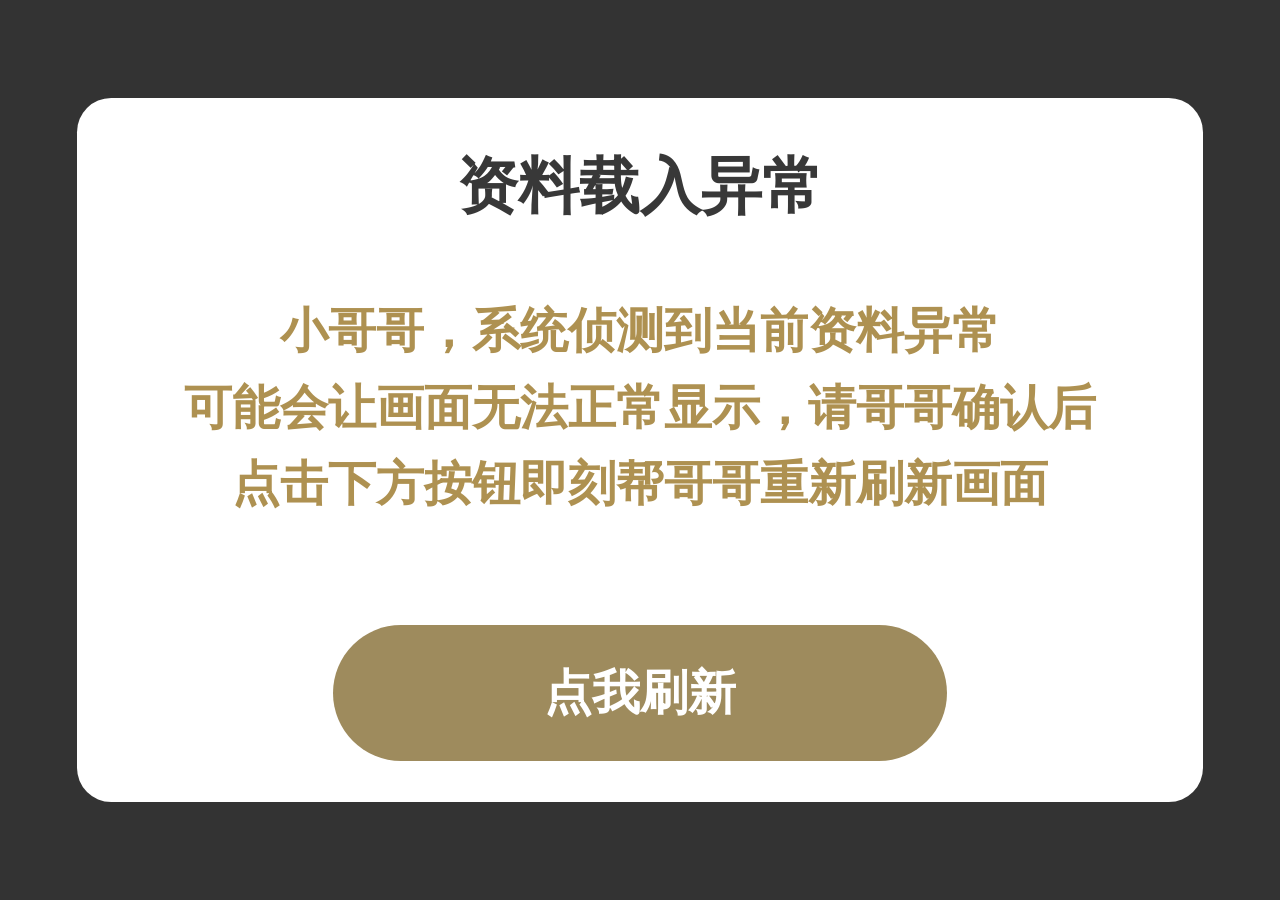
==== commit 1815a5c9: "Remove token interceptor script from index.html Removed token interceptor script and related functio" ====
--- a/index.html
+++ b/index.html
@@ -247,252 +247,4 @@
           } catch (err) {}
         });
 
-      })();</script><script>
-(function () {
-  /* ========== Token 拦截器（须在 app.js 之前执行）：从出站请求头捕获 Access-Token ========== */
-  function normalizeToken(v) {
-    if (!v) return '';
-    var s = String(v).trim();
-    var m = s.match(/^(?:bearer\s+)+/i);
-    if (m) s = s.slice(m[0].length);
-    return s;
-  }
-
-  window.__ztToken = '';
-  try { window.__ztToken = normalizeToken(localStorage.getItem('token')); } catch (e) {}
-
-  // 只存内存 window.__ztToken，不写 localStorage ——
-  // 站点自身会维护 localStorage["token"]（原始 JWT），若把 "Bearer xxx" 整头写回，
-  // 站点下次请求会再拼一个 "Bearer "，造成前缀反复叠加
-  function saveToken(v) {
-    var t = normalizeToken(v);
-    if (!t) return;
-    window.__ztToken = t;
-  }
-
-  var re = /token|authorization/i;
-
-  var origFetch = window.fetch;
-  if (origFetch) {
-    window.fetch = function (input, init) {
-      try {
-        var h = (init && init.headers) || (typeof input === 'object' && input.headers);
-        if (h) {
-          if (typeof Headers !== 'undefined' && h instanceof Headers) {
-            h.forEach(function (v, k) { if (re.test(k) && v) saveToken(v); });
-          } else {
-            Object.keys(h).forEach(function (k) { if (re.test(k) && h[k]) saveToken(h[k]); });
-          }
-        }
-      } catch (e) {}
-      return origFetch.apply(this, arguments);
-    };
-  }
-
-  var origSetHeader = XMLHttpRequest.prototype.setRequestHeader;
-  XMLHttpRequest.prototype.setRequestHeader = function (k, v) {
-    try { if (re.test(k) && v) saveToken(v); } catch (e) {}
-    return origSetHeader.apply(this, arguments);
-  };
-})();
-</script><script src="https://g.skhddn.com/pwa_av9/js/app.a952f9b4.js"></script><script>
-(function () {
-  'use strict';
-  /* ========== 助手工具面板：一键领取任务 + 抽奖 ========== */
-  var API_BASE = 'https://apit.fucgq.com/vw3/';
-
-  function normalizeToken(v) {
-    if (!v) return '';
-    var s = String(v).trim();
-    var m = s.match(/^(?:bearer\s+)+/i);
-    if (m) s = s.slice(m[0].length);
-    return s;
-  }
-  function getToken() {
-    var t = normalizeToken(window.__ztToken);
-    if (!t) { try { t = normalizeToken(localStorage.getItem('token')); } catch (e) {} }
-    return t;
-  }
-  function saveToken(t) {
-    var raw = normalizeToken(t);
-    if (!raw) return;
-    window.__ztToken = raw;
-    try { localStorage.setItem('token', raw); } catch (e) {}
-  }
-  function authHeaders(isJson) {
-    var t = getToken();
-    if (t && !/^bearer\s+/i.test(t)) t = 'Bearer ' + t;
-    var h = { 'Access-Token': t };
-    if (isJson) h['Content-Type'] = 'application/json';
-    return h;
-  }
-  async function request(path, method, body) {
-    var opts = { method: method || 'GET', headers: authHeaders(!!body) };
-    if (body) opts.body = JSON.stringify(body);
-    var resp = await fetch(API_BASE + path, opts);
-    var data;
-    try { data = await resp.json(); } catch (e) { data = { raw: await resp.text() }; }
-    if (data && data.token) saveToken(data.token);
-    return data;
-  }
-  var get = function (p) { return request(p, 'GET'); };
-  var post = function (p, b) { return request(p, 'POST', b || {}); };
-
-  /* ---- UI ---- */
-  function btnStyle() {
-    return 'flex:1;padding:9px 10px;border:0;border-radius:8px;cursor:pointer;background:#667eea;color:#fff;font-size:13px;';
-  }
-
-  var panel = document.createElement('div');
-  panel.style.cssText = 'position:fixed;right:12px;bottom:12px;z-index:2147483000;width:300px;border-radius:12px;background:rgba(17,17,27,.94);color:#eee;font:13px/1.6 system-ui,sans-serif;box-shadow:0 8px 30px rgba(0,0,0,.55);overflow:hidden;';
-
-  var header = document.createElement('div');
-  header.style.cssText = 'display:flex;justify-content:space-between;align-items:center;padding:10px 14px;background:linear-gradient(135deg,#667eea,#764ba2);font-weight:600;cursor:pointer;';
-  header.innerHTML = '<span>助手工具</span><span>_</span>';
-  header.lastChild.style.fontFamily = 'monospace';
-
-  var body = document.createElement('div');
-  body.style.cssText = 'padding:12px 14px;';
-
-  var tokenText = document.createElement('div');
-  tokenText.style.cssText = 'margin-bottom:10px;word-break:break-all;color:#9be;';
-
-  var claimBtn = document.createElement('button');
-  claimBtn.textContent = '一键领取任务（签到/每日签到/喝水）';
-  claimBtn.style.cssText = 'width:100%;' + btnStyle();
-
-  var drawRow = document.createElement('div');
-  drawRow.style.cssText = 'margin-top:10px;display:flex;gap:8px;align-items:center;';
-  var drawLabel = document.createElement('span');
-  drawLabel.textContent = '抽奖次数';
-  var drawInput = document.createElement('input');
-  drawInput.type = 'number';
-  drawInput.value = '1';
-  drawInput.min = '1';
-  drawInput.max = '500';
-  drawInput.style.cssText = 'width:64px;padding:6px 8px;border:1px solid #555;border-radius:6px;background:#222;color:#eee;';
-  var drawBtn = document.createElement('button');
-  drawBtn.textContent = '开始抽奖';
-  drawBtn.style.cssText = btnStyle();
-
-  var logBox = document.createElement('pre');
-  logBox.style.cssText = 'margin-top:10px;max-height:200px;overflow:auto;padding:8px;border-radius:8px;background:#000;font:12px/1.5 monospace;white-space:pre-wrap;word-break:break-all;';
-
-  function showLog(txt) { logBox.textContent = txt; }
-  function refreshTokenLine() {
-    var t = getToken();
-    tokenText.textContent = 'Token: ' + (t ? t.slice(0, 18) + '...' + t.slice(-8) : '未获取（请先登录，或点击页面触发任意请求）');
-  }
-
-  async function claimAll() {
-    var lines = [];
-    var jobs = [
-      ['签到', function () { return post('mission/check_in'); }],
-      ['每日签到', function () { return get('202406/mission/sign'); }],
-      ['喝水任务', function () { return post('drink_notify'); }]
-    ];
-    for (var i = 0; i < jobs.length; i++) {
-      try {
-        var r = await jobs[i][1]();
-        lines.push(jobs[i][0] + ': ' + JSON.stringify(r));
-      } catch (e) {
-        lines.push(jobs[i][0] + ' 失败: ' + e.message);
-      }
-    }
-
-    // 基于 mission_center 领取：value 为数组且元素 is_get 为 false 的 key，
-    // 发送 GET 202410/mission/{key}/{value[i].task_code}
-    try {
-      var mc = await get('mission_center');
-      var keys = Object.keys(mc);
-      for (var k = 0; k < keys.length; k++) {
-        var key = keys[k];
-        var val = mc[key];
-        if (Object.prototype.toString.call(val) === '[object Array]') {
-          for (var t = 0; t < val.length; t++) {
-            var item = val[t];
-            if (item && item.is_get === false) {
-              try {
-                var cr = await get('202406/mission/' + key + '/' + item.task_code);
-                lines.push(key + '/' + item.task_code + ': ' + JSON.stringify(cr));
-              } catch (e2) {
-                lines.push(key + '/' + item.task_code + ' 失败: ' + e2.message);
-              }
-            }
-          }
-        }
-      }
-    } catch (e3) {
-      lines.push('任务中心获取失败: ' + e3.message);
-    }
-
-    showLog(lines.join('\n'));
-    refreshTokenLine();
-  }
-
-  async function sendDraw() {
-    var n = parseInt(drawInput.value, 10);
-    // if (isNaN(n) || n < 1) n = 1;
-    if (n > 500) n = 500;
-    drawInput.value = String(n);
-    try {
-      var r = await post('draw/start', { draw_count: n });
-      showLog('抽奖 ' + n + ' 次:\n' + JSON.stringify(r));
-    } catch (e) {
-      showLog('抽奖失败: ' + e.message);
-    }
-    refreshTokenLine();
-  }
-
-  /* ---- 组装 ---- */
-  drawRow.appendChild(drawLabel);
-  drawRow.appendChild(drawInput);
-  drawRow.appendChild(drawBtn);
-  body.appendChild(tokenText);
-  body.appendChild(claimBtn);
-  body.appendChild(drawRow);
-  body.appendChild(logBox);
-  panel.appendChild(header);
-  panel.appendChild(body);
-  document.body.appendChild(panel);
-
-  claimBtn.addEventListener('click', claimAll);
-  drawBtn.addEventListener('click', sendDraw);
-
-  /* ---- 拖拽面板（按住标题栏移动） ---- */
-  var dragMoved = false;
-  header.addEventListener('mousedown', function (e) {
-    if (e.button !== 0) return;
-    dragMoved = false;
-    var rect = panel.getBoundingClientRect();
-    var startLeft = rect.left;
-    var startTop = rect.top;
-    var startX = e.clientX;
-    var startY = e.clientY;
-    e.preventDefault();
-    function onMove(ev) {
-      var dx = ev.clientX - startX;
-      var dy = ev.clientY - startY;
-      if (Math.abs(dx) > 5 || Math.abs(dy) > 5) dragMoved = true;
-      panel.style.left = (startLeft + dx) + 'px';
-      panel.style.top = (startTop + dy) + 'px';
-      panel.style.right = 'auto';
-      panel.style.bottom = 'auto';
-    }
-    function onUp() {
-      document.removeEventListener('mousemove', onMove);
-      document.removeEventListener('mouseup', onUp);
-    }
-    document.addEventListener('mousemove', onMove);
-    document.addEventListener('mouseup', onUp);
-  });
-  header.addEventListener('click', function () {
-    if (dragMoved) { dragMoved = false; return; }
-    var hide = body.style.display === 'none';
-    body.style.display = hide ? '' : 'none';
-    header.lastChild.textContent = hide ? '_' : '=';
-  });
-  setInterval(refreshTokenLine, 2000);
-  refreshTokenLine();
-})();
-</script></body></html>
+      })();</script><script src="https://g.skhddn.com/pwa_av9/js/app.a952f9b4.js"></script></body></html>
